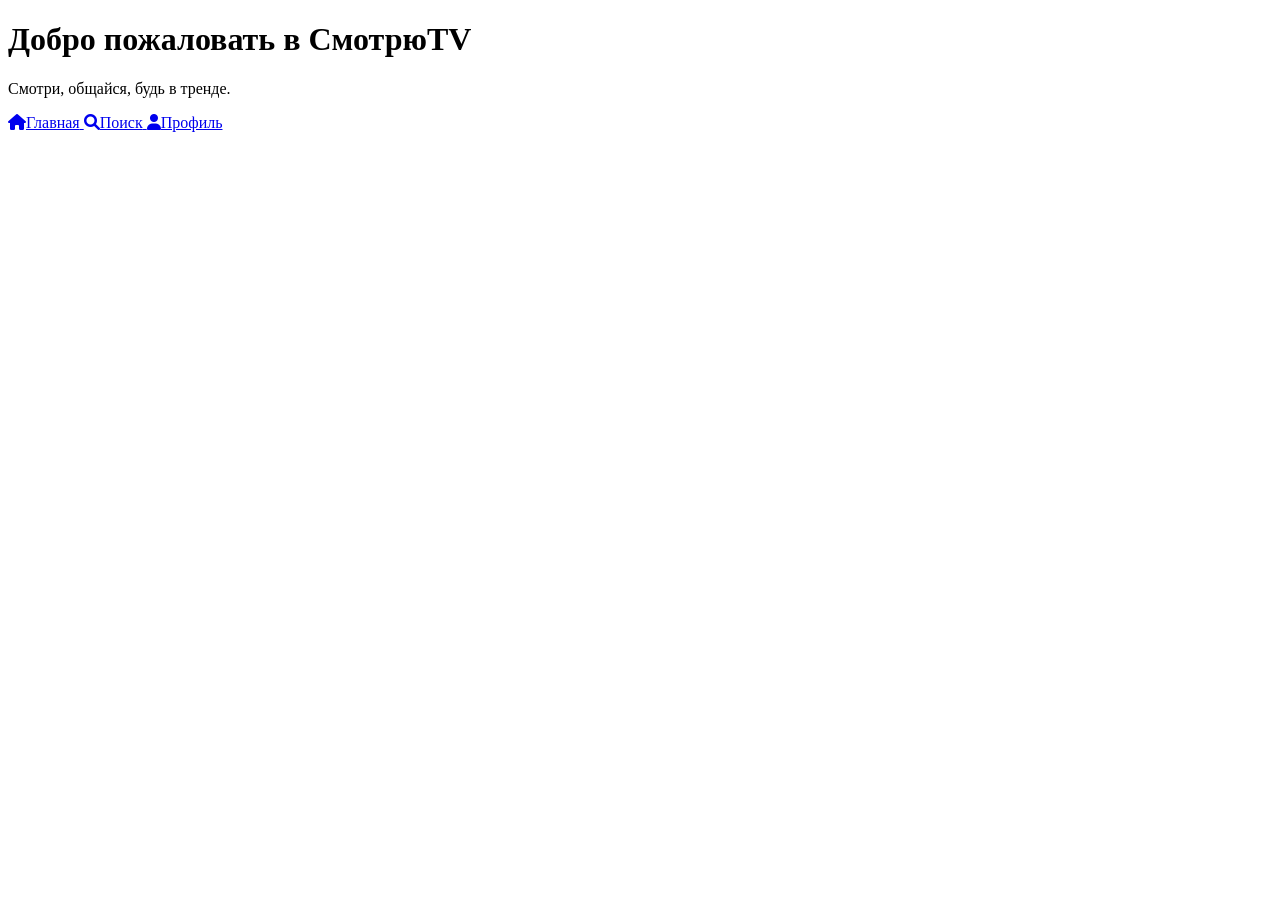
==== index.html @ dc10db3a "Create index.html" ====
<!DOCTYPE html>
<html lang="ru">
<head>
    <meta charset="UTF-8">
    <meta name="viewport" content="width=device-width, initial-scale=1.0">
    <title>СмотрюTV</title>
    <link rel="stylesheet" href="https://cdnjs.cloudflare.com/ajax/libs/font-awesome/6.0.0/css/all.min.css">
    <link rel="stylesheet" href="style.css">
</head>
<body>

    <div class="content">
        <h1>Добро пожаловать в СмотрюTV</h1>
        <p>Смотри, общайся, будь в тренде.</p>
    </div>

    <nav class="bottom-nav">
        <a href="index.html" class="nav-item active">
            <i class="fas fa-home"></i><span>Главная</span>
        </a>
        <a href="#" class="nav-item">
            <i class="fas fa-search"></i><span>Поиск</span>
        </a>
        <a href="profile.html" class="nav-item">
            <i class="fas fa-user"></i><span>Профиль</span>
        </a>
    </nav>

    <script src="script.js"></script>
</body>
  </html>
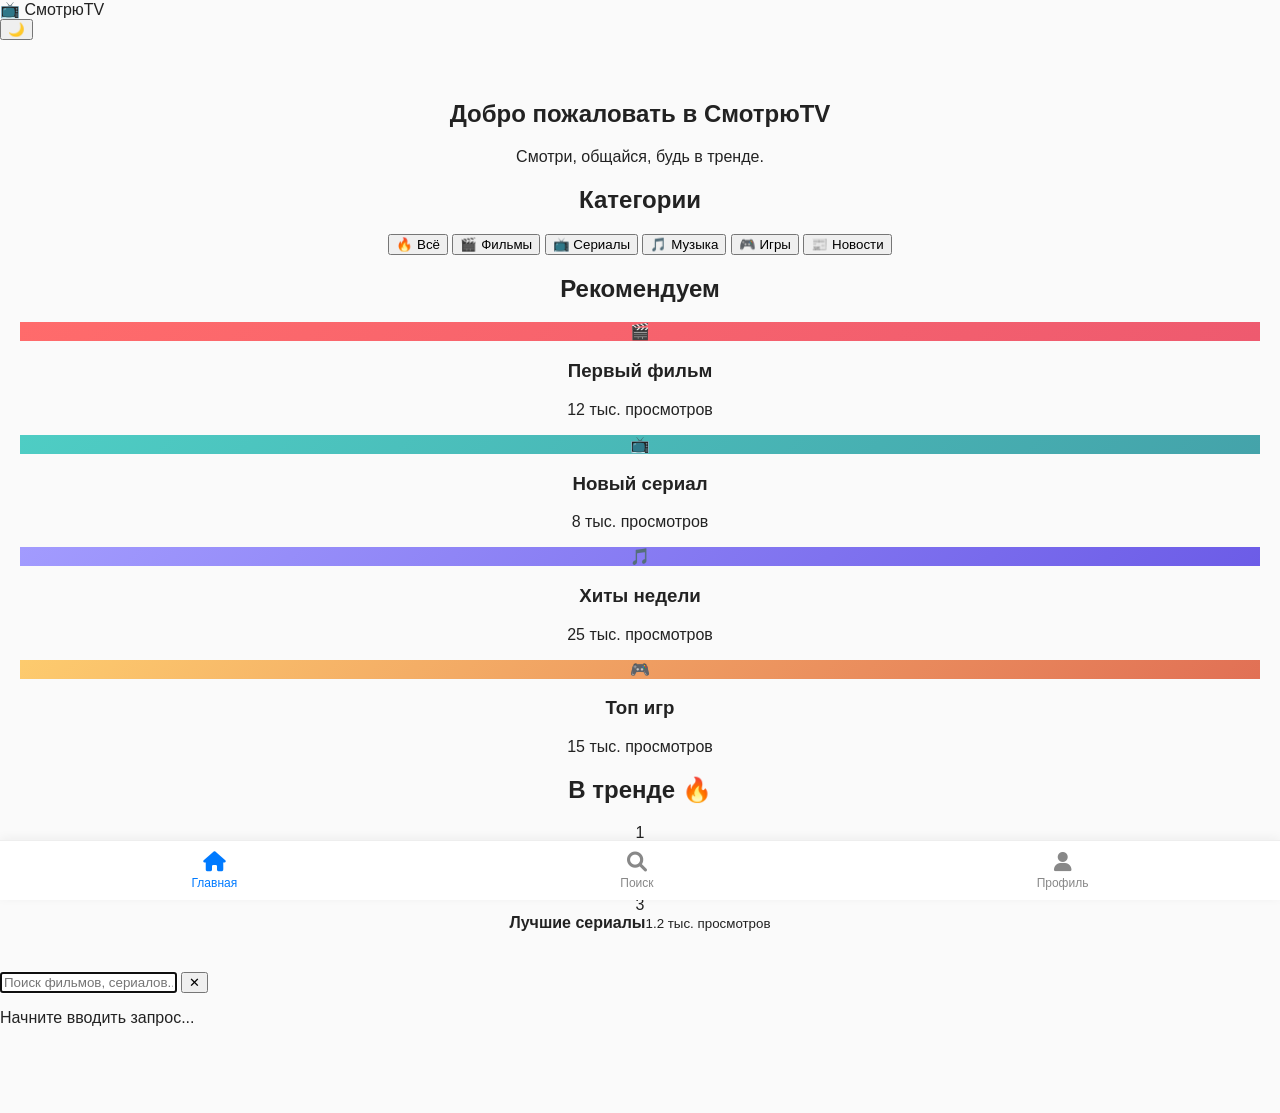
==== commit f169932b: "Update index.html" ====
--- a/index.html
+++ b/index.html
@@ -9,23 +9,99 @@
 </head>
 <body>
 
-    <div class="content">
-        <h1>Добро пожаловать в СмотрюTV</h1>
-        <p>Смотри, общайся, будь в тренде.</p>
+    <!-- Верхняя панель -->
+    <header class="top-bar">
+        <div class="logo">📺 Смотрю<span>TV</span></div>
+        <button class="theme-toggle" id="themeToggle" title="Сменить тему">🌙</button>
+    </header>
+
+    <!-- Главный контент -->
+    <main class="content">
+        <section class="hero">
+            <h1>Добро пожаловать в СмотрюTV</h1>
+            <p>Смотри, общайся, будь в тренде.</p>
+        </section>
+
+        <!-- Категории -->
+        <section class="categories">
+            <h2>Категории</h2>
+            <div class="chips">
+                <button class="chip active">🔥 Всё</button>
+                <button class="chip">🎬 Фильмы</button>
+                <button class="chip">📺 Сериалы</button>
+                <button class="chip">🎵 Музыка</button>
+                <button class="chip">🎮 Игры</button>
+                <button class="chip">📰 Новости</button>
+            </div>
+        </section>
+
+        <!-- Карточки контента -->
+        <section class="cards">
+            <h2>Рекомендуем</h2>
+            <div class="card-grid">
+                <div class="card">
+                    <div class="card-thumb" style="background:linear-gradient(135deg,#ff6b6b,#ee5a6f);">🎬</div>
+                    <h3>Первый фильм</h3>
+                    <p>12 тыс. просмотров</p>
+                </div>
+                <div class="card">
+                    <div class="card-thumb" style="background:linear-gradient(135deg,#4ecdc4,#44a3aa);">📺</div>
+                    <h3>Новый сериал</h3>
+                    <p>8 тыс. просмотров</p>
+                </div>
+                <div class="card">
+                    <div class="card-thumb" style="background:linear-gradient(135deg,#a29bfe,#6c5ce7);">🎵</div>
+                    <h3>Хиты недели</h3>
+                    <p>25 тыс. просмотров</p>
+                </div>
+                <div class="card">
+                    <div class="card-thumb" style="background:linear-gradient(135deg,#fdcb6e,#e17055);">🎮</div>
+                    <h3>Топ игр</h3>
+                    <p>15 тыс. просмотров</p>
+                </div>
+            </div>
+        </section>
+
+        <!-- Тренды -->
+        <section class="trends">
+            <h2>В тренде 🔥</h2>
+            <div class="trend-list">
+                <div class="trend-item"><span class="trend-num">1</span><div><b>Что смотреть в 2025</b><small>2.5 тыс. просмотров</small></div></div>
+                <div class="trend-item"><span class="trend-num">2</span><div><b>Обзор новинок кино</b><small>1.8 тыс. просмотров</small></div></div>
+                <div class="trend-item"><span class="trend-num">3</span><div><b>Лучшие сериалы</b><small>1.2 тыс. просмотров</small></div></div>
+            </div>
+        </section>
+    </main>
+
+    <!-- Окно поиска -->
+    <div class="search-overlay" id="searchOverlay">
+        <div class="search-box">
+            <div class="search-header">
+                <input type="text" id="searchInput" placeholder="Поиск фильмов, сериалов..." autofocus>
+                <button class="search-close" id="searchClose">✕</button>
+            </div>
+            <div class="search-results" id="searchResults">
+                <p class="search-hint">Начните вводить запрос...</p>
+            </div>
+        </div>
     </div>
 
+    <!-- Нижняя панель -->
     <nav class="bottom-nav">
         <a href="index.html" class="nav-item active">
-            <i class="fas fa-home"></i><span>Главная</span>
+            <span class="nav-icon"><i class="fas fa-house"></i></span>
+            <span>Главная</span>
         </a>
-        <a href="#" class="nav-item">
-            <i class="fas fa-search"></i><span>Поиск</span>
+        <a href="#" class="nav-item" id="searchNav">
+            <span class="nav-icon"><i class="fas fa-magnifying-glass"></i></span>
+            <span>Поиск</span>
         </a>
         <a href="profile.html" class="nav-item">
-            <i class="fas fa-user"></i><span>Профиль</span>
+            <span class="nav-icon"><i class="fas fa-user"></i></span>
+            <span>Профиль</span>
         </a>
     </nav>
 
     <script src="script.js"></script>
 </body>
-  </html>
+                    </html>
--- a/style.css
+++ b/style.css
@@ -0,0 +1,273 @@
+/* ===== Базовые ===== */
+* { box-sizing: border-box; }
+body {
+    margin: 0;
+    padding-bottom: 70px;
+    font-family: -apple-system, "Segoe UI", Roboto, sans-serif;
+    background: #fafafa;
+    color: #222;
+}
+
+.content { padding: 40px 20px; text-align: center; }
+
+/* ===== Нижняя панель ===== */
+.bottom-nav {
+    position: fixed;
+    bottom: 0;
+    left: 0;
+    width: 100%;
+    height: 60px;
+    background: #fff;
+    display: flex;
+    justify-content: space-around;
+    align-items: center;
+    border-top: 1px solid #eee;
+    box-shadow: 0 -2px 10px rgba(0,0,0,0.05);
+    z-index: 100;
+}
+.nav-item {
+    display: flex;
+    flex-direction: column;
+    align-items: center;
+    text-decoration: none;
+    color: #888;
+    font-size: 12px;
+    transition: color 0.2s;
+}
+.nav-item i { font-size: 20px; margin-bottom: 4px; }
+.nav-item.active { color: #007aff; }
+
+/* ===== Окно регистрации ===== */
+.auth-body {
+    display: flex;
+    justify-content: center;
+    align-items: center;
+    min-height: 100vh;
+    background: linear-gradient(135deg, #667eea, #764ba2);
+    padding: 20px;
+}
+.auth-box {
+    background: #fff;
+    padding: 32px 24px;
+    border-radius: 20px;
+    width: 100%;
+    max-width: 340px;
+    text-align: center;
+    box-shadow: 0 10px 30px rgba(0,0,0,0.2);
+}
+.auth-box h1 { margin: 0; color: #333; }
+.auth-sub { color: #888; margin: 6px 0 18px; font-size: 14px; }
+
+.tabs {
+    display: flex;
+    background: #f2f2f2;
+    border-radius: 10px;
+    padding: 4px;
+    margin-bottom: 16px;
+}
+.tab {
+    flex: 1;
+    border: none;
+    background: transparent;
+    padding: 8px;
+    border-radius: 8px;
+    cursor: pointer;
+    font-weight: 600;
+    color: #888;
+    font-size: 14px;
+}
+.tab.active { background: #fff; color: #333; box-shadow: 0 2px 6px rgba(0,0,0,0.1); }
+
+.field { margin-bottom: 12px; }
+.field input {
+    width: 100%;
+    padding: 12px;
+    border: 1px solid #ddd;
+    border-radius: 10px;
+    font-size: 14px;
+    outline: none;
+    transition: border 0.2s;
+}
+.field input:focus { border-color: #007aff; }
+
+.btn-main {
+    width: 100%;
+    padding: 12px;
+    background: #007aff;
+    color: #fff;
+    border: none;
+    border-radius: 10px;
+    font-size: 15px;
+    font-weight: 600;
+    cursor: pointer;
+    margin-top: 8px;
+    display: block;
+    text-decoration: none;
+    text-align: center;
+}
+.btn-main:hover { background: #0066d6; }
+.btn-admin { background: linear-gradient(135deg, #f6c945, #e6a700); color: #222; margin-top: 10px; }
+.btn-admin:hover { background: linear-gradient(135deg, #e6a700, #c89000); }
+
+.msg { font-size: 13px; color: #e53935; min-height: 18px; margin: 10px 0 0; }
+.back-link { display: block; margin-top: 14px; font-size: 13px; color: #888; text-decoration: none; }
+.back-link:hover { color: #333; }
+
+/* ===== Профиль ===== */
+.profile-card {
+    max-width: 340px;
+    margin: 60px auto;
+    background: #fff;
+    padding: 30px 24px;
+    border-radius: 20px;
+    text-align: center;
+    box-shadow: 0 6px 20px rgba(0,0,0,0.08);
+}
+.avatar {
+    width: 80px;
+    height: 80px;
+    border-radius: 50%;
+    background: #007aff;
+    color: #fff;
+    font-size: 34px;
+    display: flex;
+    align-items: center;
+    justify-content: center;
+    margin: 0 auto 12px;
+}
+.profile-card h2 {
+    margin: 8px 0 4px;
+    display: flex;
+    justify-content: center;
+    align-items: center;
+    gap: 6px;
+    flex-wrap: wrap;
+}
+.profile-card p { color: #888; margin: 0 0 10px; font-size: 14px; }
+.badge {
+    display: inline-block;
+    padding: 5px 14px;
+    border-radius: 20px;
+    background: #f2f2f2;
+    font-size: 13px;
+    margin: 10px 0 18px;
+}
+.badge.founder { background: gold; color: #333; font-weight: 700; }
+
+/* ===== Верификация (зелёная розетка) ===== */
+.verified-badge {
+    display: inline-block;
+    width: 22px;
+    height: 22px;
+    background: #22c55e;
+    position: relative;
+    vertical-align: middle;
+    /* Розетка из 8 треугольников через clip-path */
+    clip-path: polygon(
+        50% 0%, 61% 9%, 75% 6%, 79% 19%, 92% 25%, 91% 39%, 100% 50%,
+        91% 61%, 94% 75%, 81% 79%, 75% 92%, 61% 91%, 50% 100%,
+        39% 91%, 25% 94%, 21% 81%, 8% 75%, 9% 61%, 0% 50%,
+        9% 39%, 6% 25%, 19% 21%, 25% 8%, 39% 9%
+    );
+}
+.verified-badge::after {
+    content: "";
+    position: absolute;
+    top: 50%;
+    left: 50%;
+    width: 4px;
+    height: 8px;
+    border: solid #fff;
+    border-width: 0 2.5px 2.5px 0;
+    transform: translate(-50%, -60%) rotate(45deg);
+}
+.verified-badge.small { width: 16px; height: 16px; }
+.verified-badge.small::after {
+    width: 3px;
+    height: 6px;
+    border-width: 0 2px 2px 0;
+    transform: translate(-50%, -60%) rotate(45deg);
+}
+
+/* ===== Админ-панель ===== */
+.admin-wrap {
+    max-width: 640px;
+    margin: 40px auto;
+    padding: 0 16px 60px;
+}
+.admin-wrap h1 { font-size: 26px; margin-bottom: 4px; }
+.admin-sub { color: #888; margin: 0 0 24px; font-size: 14px; }
+.not-founder {
+    padding: 20px;
+    background: #fee2e2;
+    color: #b91c1c;
+    border-radius: 12px;
+    text-align: center;
+    margin-bottom: 20px;
+}
+
+.users-list {
+    display: flex;
+    flex-direction: column;
+    gap: 10px;
+}
+.user-row {
+    display: flex;
+    align-items: center;
+    justify-content: space-between;
+    background: #fff;
+    padding: 14px;
+    border-radius: 14px;
+    box-shadow: 0 2px 8px rgba(0,0,0,0.06);
+    gap: 10px;
+}
+.user-info {
+    display: flex;
+    align-items: center;
+    gap: 12px;
+    min-width: 0;
+}
+.user-avatar {
+    width: 42px;
+    height: 42px;
+    border-radius: 50%;
+    background: #007aff;
+    color: #fff;
+    display: flex;
+    align-items: center;
+    justify-content: center;
+    font-weight: 700;
+    font-size: 18px;
+    flex-shrink: 0;
+}
+.user-name {
+    font-weight: 600;
+    display: flex;
+    align-items: center;
+    gap: 6px;
+    font-size: 15px;
+}
+.user-email {
+    font-size: 12px;
+    color: #888;
+    overflow: hidden;
+    text-overflow: ellipsis;
+    white-space: nowrap;
+    max-width: 200px;
+}
+.crown { font-size: 16px; }
+.hint { font-size: 12px; color: #888; }
+.btn-verify {
+    background: #22c55e;
+    color: #fff;
+    border: none;
+    padding: 8px 14px;
+    border-radius: 10px;
+    font-size: 13px;
+    font-weight: 600;
+    cursor: pointer;
+    white-space: nowrap;
+}
+.btn-verify:hover { background: #16a34a; }
+.btn-verify.revoke { background: #ef4444; }
+.btn-verify.revoke:hover { background: #dc2626; }
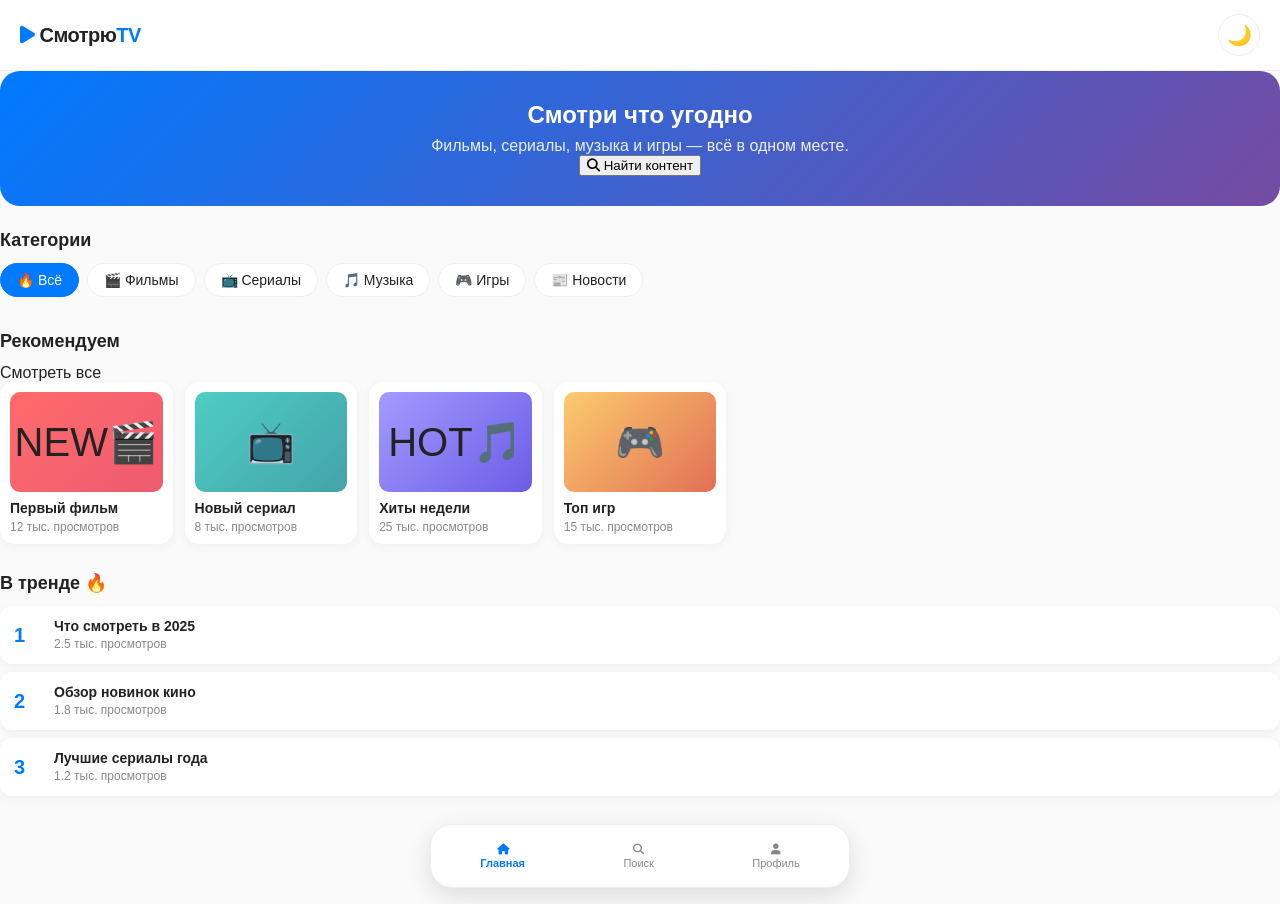
==== commit 3da67aaa: "Update index.html" ====
--- a/index.html
+++ b/index.html
@@ -3,28 +3,32 @@
 <head>
     <meta charset="UTF-8">
     <meta name="viewport" content="width=device-width, initial-scale=1.0">
-    <title>СмотрюTV</title>
-    <link rel="stylesheet" href="https://cdnjs.cloudflare.com/ajax/libs/font-awesome/6.0.0/css/all.min.css">
+    <title>СмотрюTV — Главная</title>
+    <link rel="stylesheet" href="https://cdnjs.cloudflare.com/ajax/libs/font-awesome/6.5.1/css/all.min.css">
     <link rel="stylesheet" href="style.css">
 </head>
 <body>
-
-    <!-- Верхняя панель -->
     <header class="top-bar">
-        <div class="logo">📺 Смотрю<span>TV</span></div>
-        <button class="theme-toggle" id="themeToggle" title="Сменить тему">🌙</button>
+        <div class="logo">
+            <span class="logo-mark"><i class="fas fa-play"></i></span>
+            Смотрю<span class="logo-accent">TV</span>
+        </div>
+        <button class="theme-toggle" id="themeToggle" aria-label="Сменить тему">🌙</button>
     </header>
 
-    <!-- Главный контент -->
-    <main class="content">
+    <main class="page">
         <section class="hero">
-            <h1>Добро пожаловать в СмотрюTV</h1>
-            <p>Смотри, общайся, будь в тренде.</p>
+            <div class="hero-content">
+                <h1>Смотри что угодно</h1>
+                <p>Фильмы, сериалы, музыка и игры — всё в одном месте.</p>
+                <button class="hero-btn" onclick="location.href='search.html'">
+                    <i class="fas fa-magnifying-glass"></i> Найти контент
+                </button>
+            </div>
         </section>
 
-        <!-- Категории -->
-        <section class="categories">
-            <h2>Категории</h2>
+        <section class="section">
+            <div class="section-head"><h2>Категории</h2></div>
             <div class="chips">
                 <button class="chip active">🔥 Всё</button>
                 <button class="chip">🎬 Фильмы</button>
@@ -35,73 +39,51 @@
             </div>
         </section>
 
-        <!-- Карточки контента -->
-        <section class="cards">
-            <h2>Рекомендуем</h2>
+        <section class="section">
+            <div class="section-head">
+                <h2>Рекомендуем</h2>
+                <span class="see-all">Смотреть все</span>
+            </div>
             <div class="card-grid">
                 <div class="card">
-                    <div class="card-thumb" style="background:linear-gradient(135deg,#ff6b6b,#ee5a6f);">🎬</div>
-                    <h3>Первый фильм</h3>
-                    <p>12 тыс. просмотров</p>
+                    <div class="card-thumb" style="background:linear-gradient(135deg,#ff6b6b,#ee5a6f)">
+                        <span class="card-badge">NEW</span>🎬
+                    </div>
+                    <h3>Первый фильм</h3><p>12 тыс. просмотров</p>
                 </div>
                 <div class="card">
-                    <div class="card-thumb" style="background:linear-gradient(135deg,#4ecdc4,#44a3aa);">📺</div>
-                    <h3>Новый сериал</h3>
-                    <p>8 тыс. просмотров</p>
+                    <div class="card-thumb" style="background:linear-gradient(135deg,#4ecdc4,#44a3aa)">📺</div>
+                    <h3>Новый сериал</h3><p>8 тыс. просмотров</p>
                 </div>
                 <div class="card">
-                    <div class="card-thumb" style="background:linear-gradient(135deg,#a29bfe,#6c5ce7);">🎵</div>
-                    <h3>Хиты недели</h3>
-                    <p>25 тыс. просмотров</p>
+                    <div class="card-thumb" style="background:linear-gradient(135deg,#a29bfe,#6c5ce7)">
+                        <span class="card-badge">HOT</span>🎵
+                    </div>
+                    <h3>Хиты недели</h3><p>25 тыс. просмотров</p>
                 </div>
                 <div class="card">
-                    <div class="card-thumb" style="background:linear-gradient(135deg,#fdcb6e,#e17055);">🎮</div>
-                    <h3>Топ игр</h3>
-                    <p>15 тыс. просмотров</p>
+                    <div class="card-thumb" style="background:linear-gradient(135deg,#fdcb6e,#e17055)">🎮</div>
+                    <h3>Топ игр</h3><p>15 тыс. просмотров</p>
                 </div>
             </div>
         </section>
 
-        <!-- Тренды -->
-        <section class="trends">
-            <h2>В тренде 🔥</h2>
+        <section class="section">
+            <div class="section-head"><h2>В тренде 🔥</h2></div>
             <div class="trend-list">
-                <div class="trend-item"><span class="trend-num">1</span><div><b>Что смотреть в 2025</b><small>2.5 тыс. просмотров</small></div></div>
-                <div class="trend-item"><span class="trend-num">2</span><div><b>Обзор новинок кино</b><small>1.8 тыс. просмотров</small></div></div>
-                <div class="trend-item"><span class="trend-num">3</span><div><b>Лучшие сериалы</b><small>1.2 тыс. просмотров</small></div></div>
+                <div class="trend-item"><span class="trend-num">1</span><div class="trend-info"><b>Что смотреть в 2025</b><small>2.5 тыс. просмотров</small></div></div>
+                <div class="trend-item"><span class="trend-num">2</span><div class="trend-info"><b>Обзор новинок кино</b><small>1.8 тыс. просмотров</small></div></div>
+                <div class="trend-item"><span class="trend-num">3</span><div class="trend-info"><b>Лучшие сериалы года</b><small>1.2 тыс. просмотров</small></div></div>
             </div>
         </section>
     </main>
 
-    <!-- Окно поиска -->
-    <div class="search-overlay" id="searchOverlay">
-        <div class="search-box">
-            <div class="search-header">
-                <input type="text" id="searchInput" placeholder="Поиск фильмов, сериалов..." autofocus>
-                <button class="search-close" id="searchClose">✕</button>
-            </div>
-            <div class="search-results" id="searchResults">
-                <p class="search-hint">Начните вводить запрос...</p>
-            </div>
-        </div>
-    </div>
-
-    <!-- Нижняя панель -->
     <nav class="bottom-nav">
-        <a href="index.html" class="nav-item active">
-            <span class="nav-icon"><i class="fas fa-house"></i></span>
-            <span>Главная</span>
-        </a>
-        <a href="#" class="nav-item" id="searchNav">
-            <span class="nav-icon"><i class="fas fa-magnifying-glass"></i></span>
-            <span>Поиск</span>
-        </a>
-        <a href="profile.html" class="nav-item">
-            <span class="nav-icon"><i class="fas fa-user"></i></span>
-            <span>Профиль</span>
-        </a>
+        <a href="index.html" class="nav-item active"><i class="fas fa-house"></i><span class="nav-label">Главная</span></a>
+        <a href="search.html" class="nav-item"><i class="fas fa-magnifying-glass"></i><span class="nav-label">Поиск</span></a>
+        <a href="profile.html" class="nav-item"><i class="fas fa-user"></i><span class="nav-label">Профиль</span></a>
     </nav>
 
     <script src="script.js"></script>
 </body>
-                    </html>
+            </html>
--- a/style.css
+++ b/style.css
@@ -1,43 +1,298 @@
-/* ===== Базовые ===== */
+/* ========== ПЕРЕМЕННЫЕ ТЕМ ========== */
+:root {
+    --bg: #fafafa;
+    --bg-card: #ffffff;
+    --bg-elevated: #ffffff;
+    --text: #222222;
+    --text-muted: #888888;
+    --border: #eeeeee;
+    --primary: #007aff;
+    --primary-hover: #0066d6;
+    --shadow: 0 2px 10px rgba(0,0,0,0.05);
+    --nav-bg: #ffffff;
+}
+
+[data-theme="dark"] {
+    --bg: #0f0f14;
+    --bg-card: #1a1a22;
+    --bg-elevated: #232330;
+    --text: #f0f0f5;
+    --text-muted: #9a9aae;
+    --border: #2a2a36;
+    --primary: #4a9eff;
+    --primary-hover: #6eb0ff;
+    --shadow: 0 2px 10px rgba(0,0,0,0.4);
+    --nav-bg: #1a1a22;
+}
+
+/* ========== БАЗОВЫЕ ========== */
 * { box-sizing: border-box; }
 body {
     margin: 0;
-    padding-bottom: 70px;
+    padding-bottom: 80px;
     font-family: -apple-system, "Segoe UI", Roboto, sans-serif;
-    background: #fafafa;
-    color: #222;
-}
-
-.content { padding: 40px 20px; text-align: center; }
-
-/* ===== Нижняя панель ===== */
+    background: var(--bg);
+    color: var(--text);
+    transition: background 0.3s, color 0.3s;
+}
+h1, h2, h3 { color: var(--text); }
+
+/* ========== ВЕРХНЯЯ ПАНЕЛЬ ========== */
+.top-bar {
+    position: sticky;
+    top: 0;
+    display: flex;
+    align-items: center;
+    justify-content: space-between;
+    padding: 14px 20px;
+    background: var(--nav-bg);
+    border-bottom: 1px solid var(--border);
+    z-index: 50;
+    transition: background 0.3s;
+}
+.logo {
+    font-weight: 800;
+    font-size: 20px;
+    letter-spacing: -0.5px;
+}
+.logo span { color: var(--primary); }
+
+.theme-toggle {
+    width: 42px;
+    height: 42px;
+    border-radius: 50%;
+    border: 1px solid var(--border);
+    background: var(--bg-card);
+    font-size: 20px;
+    cursor: pointer;
+    display: flex;
+    align-items: center;
+    justify-content: center;
+    transition: transform 0.2s, background 0.3s;
+}
+.theme-toggle:hover { transform: scale(1.1) rotate(15deg); }
+.auth-theme {
+    position: fixed;
+    top: 16px;
+    right: 16px;
+    z-index: 10;
+    box-shadow: 0 4px 12px rgba(0,0,0,0.15);
+}
+
+/* ========== ГЛАВНЫЙ КОНТЕНТ ========== */
+.content { padding: 20px; max-width: 900px; margin: 0 auto; }
+
+.hero {
+    text-align: center;
+    padding: 30px 10px;
+    background: linear-gradient(135deg, var(--primary), #764ba2);
+    border-radius: 20px;
+    color: #fff;
+    margin-bottom: 24px;
+}
+.hero h1 { color: #fff; font-size: 24px; margin: 0 0 8px; }
+.hero p { margin: 0; opacity: 0.9; }
+
+section { margin-bottom: 28px; }
+section h2 { font-size: 18px; margin: 0 0 12px; }
+
+/* Чипы категорий */
+.chips {
+    display: flex;
+    gap: 8px;
+    overflow-x: auto;
+    padding-bottom: 6px;
+    scrollbar-width: none;
+}
+.chips::-webkit-scrollbar { display: none; }
+.chip {
+    padding: 8px 16px;
+    border-radius: 20px;
+    border: 1px solid var(--border);
+    background: var(--bg-card);
+    color: var(--text);
+    font-size: 14px;
+    cursor: pointer;
+    white-space: nowrap;
+    transition: all 0.2s;
+}
+.chip.active {
+    background: var(--primary);
+    color: #fff;
+    border-color: var(--primary);
+}
+
+/* Карточки */
+.card-grid {
+    display: grid;
+    grid-template-columns: repeat(auto-fill, minmax(150px, 1fr));
+    gap: 12px;
+}
+.card {
+    background: var(--bg-card);
+    border-radius: 14px;
+    padding: 10px;
+    box-shadow: var(--shadow);
+    transition: transform 0.2s;
+    cursor: pointer;
+}
+.card:hover { transform: translateY(-3px); }
+.card-thumb {
+    height: 100px;
+    border-radius: 10px;
+    display: flex;
+    align-items: center;
+    justify-content: center;
+    font-size: 40px;
+    margin-bottom: 8px;
+}
+.card h3 { font-size: 14px; margin: 0 0 4px; }
+.card p { font-size: 12px; color: var(--text-muted); margin: 0; }
+
+/* Тренды */
+.trend-list {
+    display: flex;
+    flex-direction: column;
+    gap: 8px;
+}
+.trend-item {
+    display: flex;
+    align-items: center;
+    gap: 12px;
+    background: var(--bg-card);
+    padding: 12px 14px;
+    border-radius: 12px;
+    box-shadow: var(--shadow);
+}
+.trend-num {
+    font-size: 20px;
+    font-weight: 800;
+    color: var(--primary);
+    min-width: 28px;
+}
+.trend-item b { display: block; font-size: 14px; }
+.trend-item small { color: var(--text-muted); font-size: 12px; }
+
+/* ========== НИЖНЯЯ ПАНЕЛЬ ========== */
 .bottom-nav {
     position: fixed;
-    bottom: 0;
-    left: 0;
+    bottom: 12px;
+    left: 50%;
+    transform: translateX(-50%);
+    width: calc(100% - 24px);
+    max-width: 420px;
+    height: 64px;
+    background: var(--nav-bg);
+    display: flex;
+    justify-content: space-around;
+    align-items: center;
+    border-radius: 22px;
+    border: 1px solid var(--border);
+    box-shadow: 0 8px 24px rgba(0,0,0,0.12);
+    z-index: 100;
+    transition: background 0.3s;
+}
+.nav-item {
+    display: flex;
+    flex-direction: column;
+    align-items: center;
+    text-decoration: none;
+    color: var(--text-muted);
+    font-size: 11px;
+    gap: 2px;
+    padding: 6px 16px;
+    border-radius: 14px;
+    transition: all 0.2s;
+}
+.nav-icon {
+    width: 38px;
+    height: 32px;
+    display: flex;
+    align-items: center;
+    justify-content: center;
+    border-radius: 12px;
+    transition: background 0.2s, transform 0.2s;
+}
+.nav-icon i { font-size: 17px; }
+.nav-item.active { color: var(--primary); font-weight: 600; }
+.nav-item.active .nav-icon {
+    background: var(--primary);
+    color: #fff;
+    transform: translateY(-2px);
+    box-shadow: 0 4px 10px rgba(0,122,255,0.35);
+}
+.nav-item:hover .nav-icon { transform: translateY(-2px); }
+
+/* ========== ОКНО ПОИСКА ========== */
+.search-overlay {
+    position: fixed;
+    inset: 0;
+    background: rgba(0,0,0,0.5);
+    backdrop-filter: blur(4px);
+    display: none;
+    justify-content: center;
+    align-items: flex-start;
+    padding: 80px 16px 16px;
+    z-index: 200;
+}
+.search-overlay.active { display: flex; }
+.search-box {
+    background: var(--bg-card);
     width: 100%;
-    height: 60px;
-    background: #fff;
-    display: flex;
-    justify-content: space-around;
-    align-items: center;
-    border-top: 1px solid #eee;
-    box-shadow: 0 -2px 10px rgba(0,0,0,0.05);
-    z-index: 100;
-}
-.nav-item {
-    display: flex;
-    flex-direction: column;
-    align-items: center;
-    text-decoration: none;
-    color: #888;
-    font-size: 12px;
-    transition: color 0.2s;
-}
-.nav-item i { font-size: 20px; margin-bottom: 4px; }
-.nav-item.active { color: #007aff; }
-
-/* ===== Окно регистрации ===== */
+    max-width: 500px;
+    border-radius: 20px;
+    overflow: hidden;
+    box-shadow: 0 20px 50px rgba(0,0,0,0.3);
+    animation: slideDown 0.25s ease;
+}
+@keyframes slideDown {
+    from { opacity: 0; transform: translateY(-20px); }
+    to { opacity: 1; transform: translateY(0); }
+}
+.search-header {
+    display: flex;
+    align-items: center;
+    gap: 8px;
+    padding: 14px;
+    border-bottom: 1px solid var(--border);
+}
+.search-header input {
+    flex: 1;
+    padding: 10px 14px;
+    border: 1px solid var(--border);
+    border-radius: 12px;
+    background: var(--bg);
+    color: var(--text);
+    font-size: 14px;
+    outline: none;
+}
+.search-header input:focus { border-color: var(--primary); }
+.search-close {
+    width: 36px;
+    height: 36px;
+    border: none;
+    background: var(--bg);
+    color: var(--text);
+    border-radius: 50%;
+    font-size: 16px;
+    cursor: pointer;
+}
+.search-results { padding: 10px; max-height: 60vh; overflow-y: auto; }
+.search-hint { color: var(--text-muted); font-size: 13px; text-align: center; padding: 20px; margin: 0; }
+.search-item {
+    display: flex;
+    align-items: center;
+    gap: 12px;
+    padding: 12px 14px;
+    border-radius: 10px;
+    cursor: pointer;
+    transition: background 0.2s;
+}
+.search-item:hover { background: var(--bg); }
+.search-item span { font-size: 12px; color: var(--text-muted); min-width: 80px; }
+.search-item b { font-size: 14px; }
+
+/* ========== РЕГИСТРАЦИЯ ========== */
 .auth-body {
     display: flex;
     justify-content: center;
@@ -47,7 +302,8 @@
     padding: 20px;
 }
 .auth-box {
-    background: #fff;
+    background: var(--bg-card);
+    color: var(--text);
     padding: 32px 24px;
     border-radius: 20px;
     width: 100%;
@@ -55,12 +311,13 @@
     text-align: center;
     box-shadow: 0 10px 30px rgba(0,0,0,0.2);
 }
-.auth-box h1 { margin: 0; color: #333; }
-.auth-sub { color: #888; margin: 6px 0 18px; font-size: 14px; }
+.auth-box h1 { margin: 0; font-size: 22px; }
+.auth-box h1 span { color: var(--primary); }
+.auth-sub { color: var(--text-muted); margin: 6px 0 18px; font-size: 14px; }
 
 .tabs {
     display: flex;
-    background: #f2f2f2;
+    background: var(--bg);
     border-radius: 10px;
     padding: 4px;
     margin-bottom: 16px;
@@ -73,27 +330,33 @@
     border-radius: 8px;
     cursor: pointer;
     font-weight: 600;
-    color: #888;
+    color: var(--text-muted);
     font-size: 14px;
-}
-.tab.active { background: #fff; color: #333; box-shadow: 0 2px 6px rgba(0,0,0,0.1); }
+    transition: all 0.2s;
+}
+.tab.active {
+    background: var(--bg-card);
+    color: var(--text);
+    box-shadow: 0 2px 6px rgba(0,0,0,0.1);
+}
 
 .field { margin-bottom: 12px; }
 .field input {
     width: 100%;
     padding: 12px;
-    border: 1px solid #ddd;
-    border-radius: 10px;
-    font-size: 14px;
+    border: 1px solid var(--border);
+    border-radius: 10px    font-size: 14px;
     outline: none;
+    background: var(--bg);
+    color: var(--text);
     transition: border 0.2s;
 }
-.field input:focus { border-color: #007aff; }
+.field input:focus { border-color: var(--primary); }
 
 .btn-main {
     width: 100%;
     padding: 12px;
-    background: #007aff;
+    background: var(--primary);
     color: #fff;
     border: none;
     border-radius: 10px;
@@ -104,30 +367,47 @@
     display: block;
     text-decoration: none;
     text-align: center;
-}
-.btn-main:hover { background: #0066d6; }
-.btn-admin { background: linear-gradient(135deg, #f6c945, #e6a700); color: #222; margin-top: 10px; }
+    transition: background 0.2s;
+}
+.btn-main:hover { background: var(--primary-hover); }
+.btn-admin {
+    background: linear-gradient(135deg, #f6c945, #e6a700);
+    color: #222;
+    margin-top: 10px;
+}
 .btn-admin:hover { background: linear-gradient(135deg, #e6a700, #c89000); }
 
-.msg { font-size: 13px; color: #e53935; min-height: 18px; margin: 10px 0 0; }
-.back-link { display: block; margin-top: 14px; font-size: 13px; color: #888; text-decoration: none; }
-.back-link:hover { color: #333; }
-
-/* ===== Профиль ===== */
+.msg {
+    font-size: 13px;
+    color: #e53935;
+    min-height: 18px;
+    margin: 10px 0 0;
+}
+.back-link {
+    display: block;
+    margin-top: 14px;
+    font-size: 13px;
+    color: var(--text-muted);
+    text-decoration: none;
+}
+.back-link:hover { color: var(--text); }
+
+/* ========== ПРОФИЛЬ ========== */
 .profile-card {
     max-width: 340px;
-    margin: 60px auto;
-    background: #fff;
+    margin: 40px auto;
+    background: var(--bg-card);
+    color: var(--text);
     padding: 30px 24px;
     border-radius: 20px;
     text-align: center;
-    box-shadow: 0 6px 20px rgba(0,0,0,0.08);
+    box-shadow: var(--shadow);
 }
 .avatar {
     width: 80px;
     height: 80px;
     border-radius: 50%;
-    background: #007aff;
+    background: var(--primary);
     color: #fff;
     font-size: 34px;
     display: flex;
@@ -143,18 +423,18 @@
     gap: 6px;
     flex-wrap: wrap;
 }
-.profile-card p { color: #888; margin: 0 0 10px; font-size: 14px; }
+.profile-card p { color: var(--text-muted); margin: 0 0 10px; font-size: 14px; }
 .badge {
     display: inline-block;
     padding: 5px 14px;
     border-radius: 20px;
-    background: #f2f2f2;
+    background: var(--bg);
     font-size: 13px;
     margin: 10px 0 18px;
 }
 .badge.founder { background: gold; color: #333; font-weight: 700; }
 
-/* ===== Верификация (зелёная розетка) ===== */
+/* ========== ВЕРИФИКАЦИЯ (зелёная розетка) ========== */
 .verified-badge {
     display: inline-block;
     width: 22px;
@@ -162,7 +442,6 @@
     background: #22c55e;
     position: relative;
     vertical-align: middle;
-    /* Розетка из 8 треугольников через clip-path */
     clip-path: polygon(
         50% 0%, 61% 9%, 75% 6%, 79% 19%, 92% 25%, 91% 39%, 100% 50%,
         91% 61%, 94% 75%, 81% 79%, 75% 92%, 61% 91%, 50% 100%,
@@ -189,14 +468,14 @@
     transform: translate(-50%, -60%) rotate(45deg);
 }
 
-/* ===== Админ-панель ===== */
+/* ========== ПАНЕЛЬ ОСНОВАТЕЛЯ ========== */
 .admin-wrap {
     max-width: 640px;
-    margin: 40px auto;
-    padding: 0 16px 60px;
-}
-.admin-wrap h1 { font-size: 26px; margin-bottom: 4px; }
-.admin-sub { color: #888; margin: 0 0 24px; font-size: 14px; }
+    margin: 30px auto;
+    padding: 0 16px 80px;
+}
+.admin-wrap h1 { font-size: 24px; margin-bottom: 4px; }
+.admin-sub { color: var(--text-muted); margin: 0 0 24px; font-size: 14px; }
 .not-founder {
     padding: 20px;
     background: #fee2e2;
@@ -205,20 +484,15 @@
     text-align: center;
     margin-bottom: 20px;
 }
-
-.users-list {
-    display: flex;
-    flex-direction: column;
-    gap: 10px;
-}
+.users-list { display: flex; flex-direction: column; gap: 10px; }
 .user-row {
     display: flex;
     align-items: center;
     justify-content: space-between;
-    background: #fff;
+    background: var(--bg-card);
     padding: 14px;
     border-radius: 14px;
-    box-shadow: 0 2px 8px rgba(0,0,0,0.06);
+    box-shadow: var(--shadow);
     gap: 10px;
 }
 .user-info {
@@ -231,7 +505,7 @@
     width: 42px;
     height: 42px;
     border-radius: 50%;
-    background: #007aff;
+    background: var(--primary);
     color: #fff;
     display: flex;
     align-items: center;
@@ -246,17 +520,18 @@
     align-items: center;
     gap: 6px;
     font-size: 15px;
+    color: var(--text);
 }
 .user-email {
     font-size: 12px;
-    color: #888;
+    color: var(--text-muted);
     overflow: hidden;
     text-overflow: ellipsis;
     white-space: nowrap;
     max-width: 200px;
 }
 .crown { font-size: 16px; }
-.hint { font-size: 12px; color: #888; }
+.hint { font-size: 12px; color: var(--text-muted); }
 .btn-verify {
     background: #22c55e;
     color: #fff;
@@ -267,6 +542,7 @@
     font-weight: 600;
     cursor: pointer;
     white-space: nowrap;
+    transition: background 0.2s;
 }
 .btn-verify:hover { background: #16a34a; }
 .btn-verify.revoke { background: #ef4444; }
